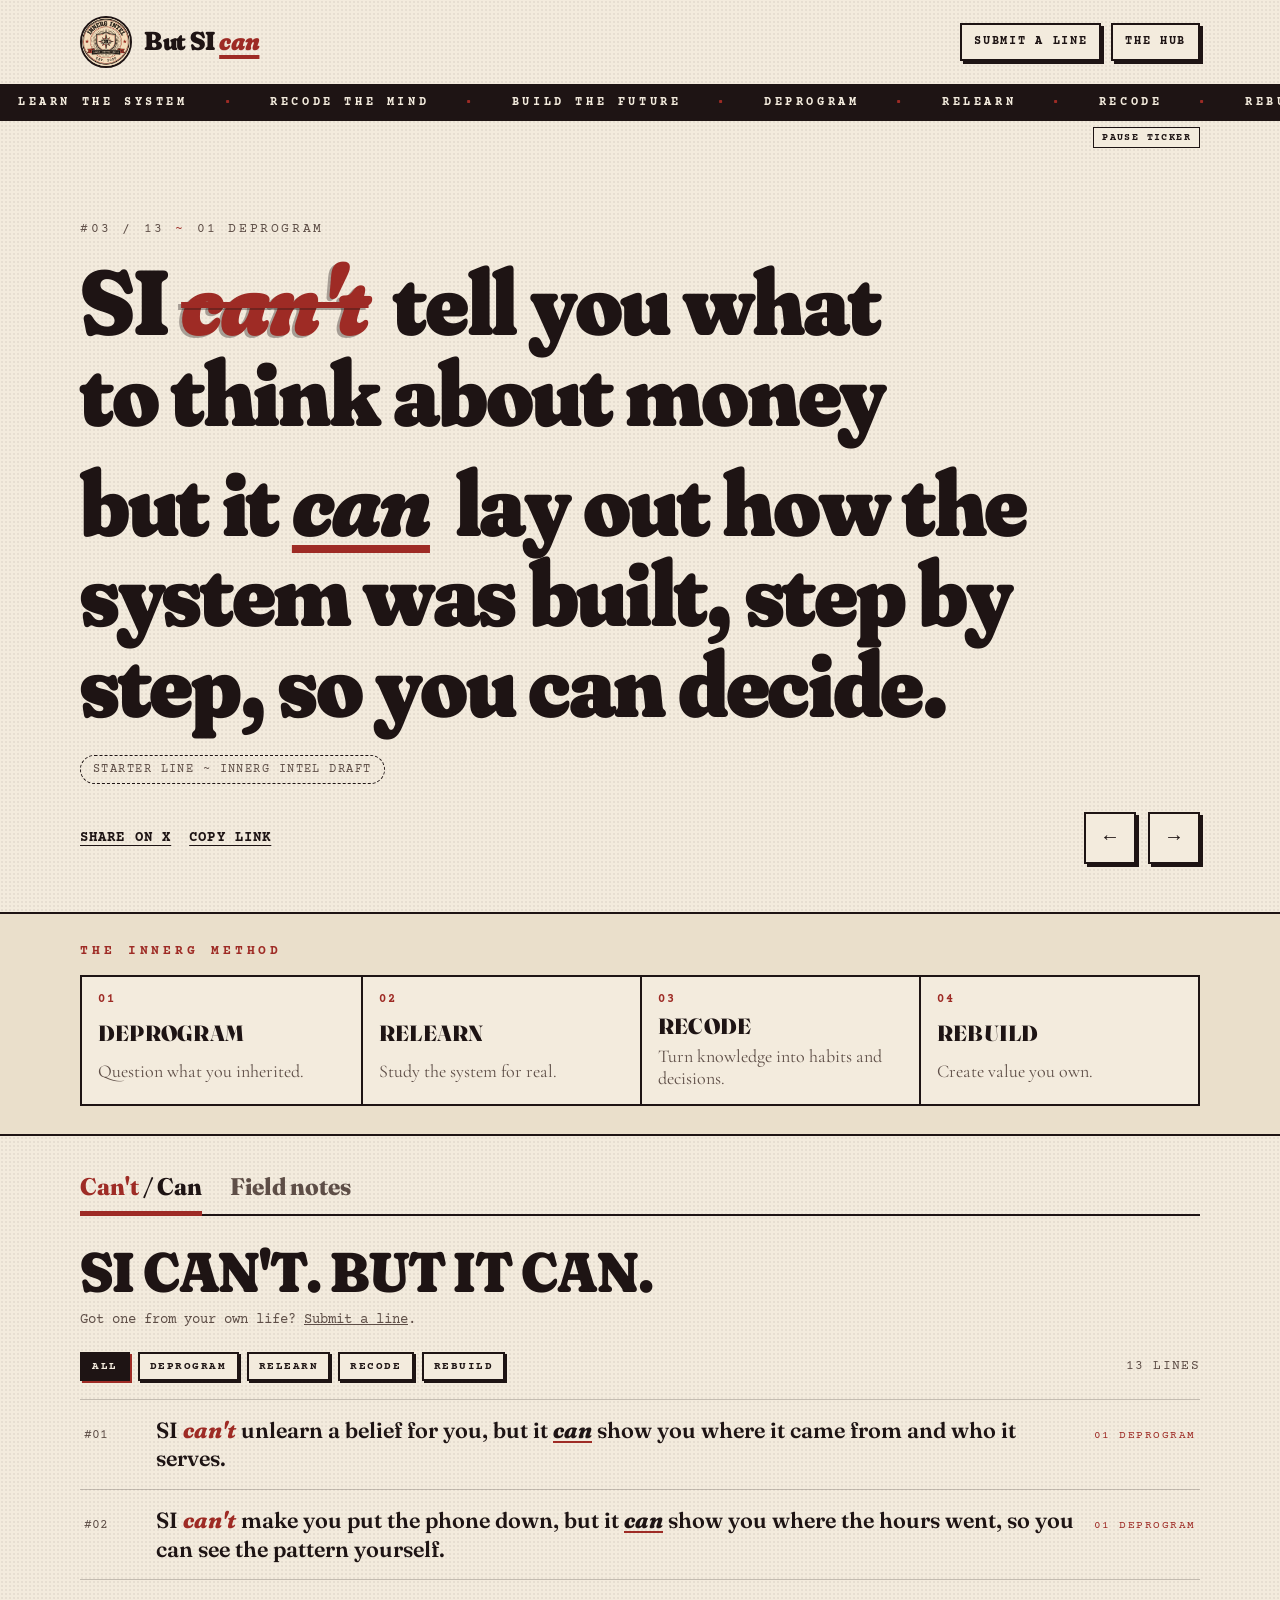
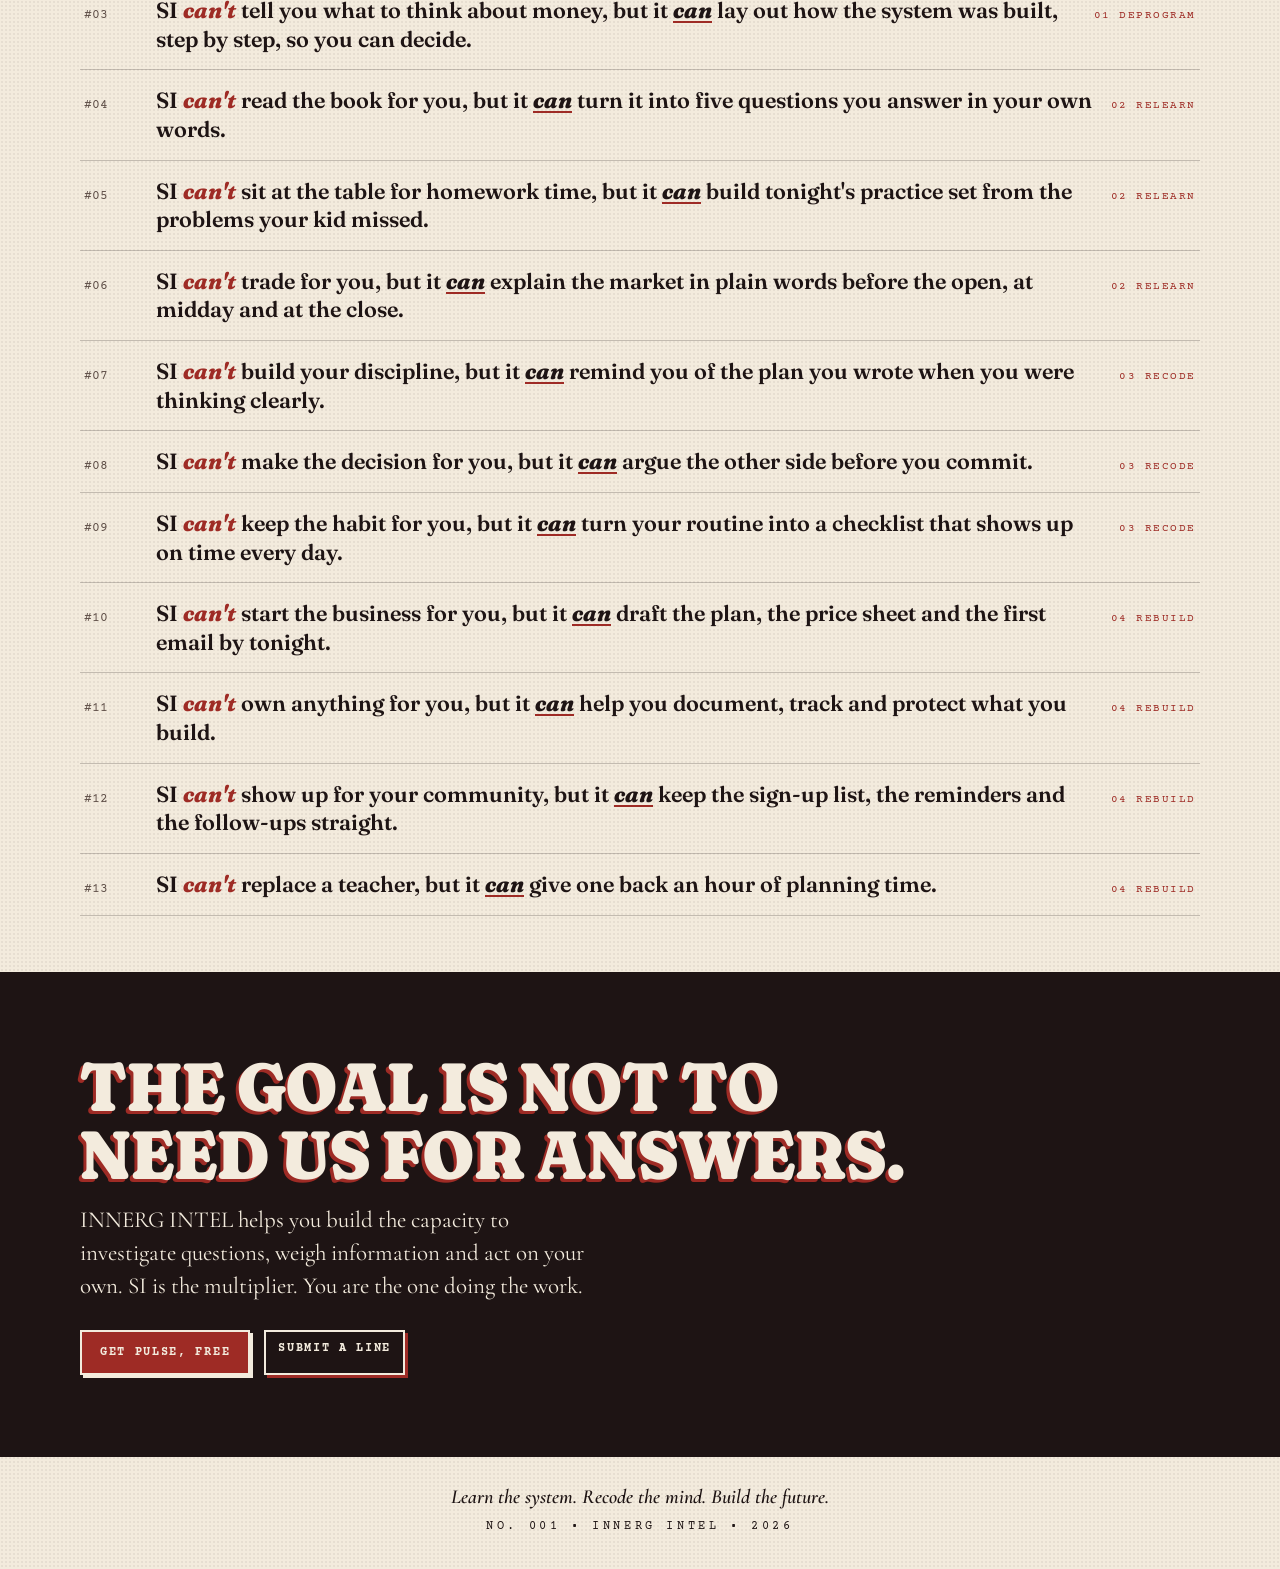
==== index.html @ 95962d31 "But SI Can: Style A use-case wall for INNERG INTEL (preview)" ====
<!DOCTYPE html>
<html lang="en">
<head>
  <meta charset="utf-8">
  <meta name="viewport" content="width=device-width, initial-scale=1">
  <title>But SI Can ~ INNERG INTEL</title>
  <meta name="description" content="SI can't do it for you, but it can help you do it. A wall of real-world lines from INNERG INTEL: Deprogram, Relearn, Recode, Rebuild.">
  <meta name="robots" content="noindex">
  <meta name="theme-color" content="#F3EBDD">
  <meta property="og:title" content="But SI Can ~ INNERG INTEL">
  <meta property="og:description" content="SI can't do it for you, but it can help you do it.">
  <meta property="og:type" content="website">
  <link rel="icon" href="assets/seal-80.png" type="image/png">
  <link rel="preconnect" href="https://fonts.googleapis.com">
  <link rel="preconnect" href="https://fonts.gstatic.com" crossorigin>
  <link href="https://fonts.googleapis.com/css2?family=Fraunces:opsz,wght,SOFT@9..144,400..900,0..100&family=Cormorant+Garamond:ital,wght@0,500;0,600;0,700;1,600&family=Courier+Prime:wght@400;700&display=swap" rel="stylesheet">
  <link rel="stylesheet" href="styles.css">
</head>
<body>
  <a class="skip" href="#main">Skip to content</a>
  <header class="site-header">
    <div class="wrap header-inner">
      <a class="brand" href="./" aria-label="But SI Can, home">
        <img class="seal" src="assets/seal.jpg" alt="" width="52" height="52">
        <span class="wordmark">But SI <span class="mark-can">can</span></span>
      </a>
      <nav class="header-links" aria-label="INNERG INTEL">
        <a class="box-link" href="submit.html">Submit a line</a>
        <a class="box-link" href="https://nasirr.innergintel.study/" rel="noopener">The hub</a>
      </nav>
    </div>
    <div class="ticker" aria-hidden="true">
      <div class="ticker-track" id="ticker-track">
        <span>Learn the system</span><span>Recode the mind</span><span>Build the future</span><span>Deprogram</span><span>Relearn</span><span>Recode</span><span>Rebuild</span>
        <span>Learn the system</span><span>Recode the mind</span><span>Build the future</span><span>Deprogram</span><span>Relearn</span><span>Recode</span><span>Rebuild</span>
      </div>
    </div>
    <div class="wrap ticker-ctl"><button type="button" class="mini-btn" id="ticker-toggle">Pause ticker</button></div>
  </header>

  <main id="main">
    <section class="hero" aria-label="Featured line">
      <div class="wrap">
        <p class="kicker"><span id="hero-index">#00 / 00</span> <span class="dot">~</span> <span id="hero-stage">The method</span></p>
        <div class="hero-panel" id="hero-panel" aria-live="polite">
          <h1 class="formula">
            <span class="phrase">SI <span class="verb verb-cant">can't</span> <em id="hero-cant">do the work for you,</em></span>
            <span class="phrase">but it <span class="verb verb-can">can</span> <em id="hero-can">help you do it.</em></span>
          </h1>
          <p class="hero-source" id="hero-source"></p>
        </div>
        <div class="hero-bar">
          <div class="hero-actions">
            <a class="text-link" id="hero-share" href="#" target="_blank" rel="noopener noreferrer">Share on X</a>
            <button type="button" class="text-link as-btn" id="hero-copy">Copy link</button>
            <span class="copy-note" id="copy-note" role="status"></span>
          </div>
          <div class="hero-nav">
            <button class="nav-arrow" type="button" id="hero-prev" aria-label="Previous line">&larr;</button>
            <button class="nav-arrow" type="button" id="hero-next" aria-label="Next line">&rarr;</button>
          </div>
        </div>
      </div>
    </section>

    <section class="method" aria-labelledby="method-heading">
      <div class="wrap">
        <h2 id="method-heading" class="eyebrow">The INNERG method</h2>
        <ol class="method-list" id="method-list"></ol>
      </div>
    </section>

    <div class="board wrap" data-tabs>
      <div class="tablist" role="tablist" aria-label="Field notes and Can't / Can">
        <button type="button" class="tab" role="tab" id="tab-lines" aria-controls="panel-lines" aria-selected="true"><span class="t-cant">Can't</span> / <span class="t-can">Can</span></button>
        <button type="button" class="tab" role="tab" id="tab-notes" aria-controls="panel-notes" aria-selected="false" tabindex="-1">Field notes</button>
      </div>

      <section class="panel" id="panel-lines" role="tabpanel" aria-labelledby="tab-lines">
        <div class="panel-head">
          <h2 class="panel-title">SI can't. But it can.</h2>
          <p class="invite">Got one from your own life? <a href="submit.html">Submit a line</a>.</p>
        </div>
        <div class="toolbar">
          <div class="chips" role="group" aria-label="Filter by method stage" id="stage-chips"></div>
          <p class="count" id="line-count">0 lines</p>
        </div>
        <ul class="line-list" id="line-list"></ul>
        <noscript><p class="empty">JavaScript is off, so the wall is not loaded.</p></noscript>
      </section>

      <section class="panel" id="panel-notes" role="tabpanel" aria-labelledby="tab-notes" hidden>
        <div class="panel-head">
          <h2 class="panel-title">From the INNERG ecosystem</h2>
          <p class="invite">Using SI for something real? Tag <a href="https://x.com/InnerGIntel" rel="noopener">@InnerGIntel</a> on X to be considered.</p>
        </div>
        <ul class="notes">
          <li class="note">
            <p class="note-tag">Relearn ~ Financial intelligence</p>
            <h3 class="note-title">INNERG Pulse</h3>
            <p>Free market news by email on weekdays. Three short notes each weekday: premarket, midday and close. Plain words.</p>
            <a class="box-link" href="https://pulse.innergintel.study" rel="noopener">Read Pulse</a>
          </li>
          <li class="note">
            <p class="note-tag">Relearn ~ Financial intelligence</p>
            <h3 class="note-title">The watchlist</h3>
            <p>A public watchlist with closing bell prices, charts and filters, kept on the hub.</p>
            <a class="box-link" href="https://nasirr.innergintel.study/watchlist/" rel="noopener">Open the watchlist</a>
          </li>
          <li class="note">
            <p class="note-tag">Deprogram ~ Human intelligence</p>
            <h3 class="note-title">InnerG Reads</h3>
            <p>Personal essays by Nasirr G. Mayo on people, technology, relationships, responsibility and the futures we say we want.</p>
            <a class="box-link" href="https://www.innergreads.study/reads/" rel="noopener">Choose a read</a>
          </li>
          <li class="note">
            <p class="note-tag">Recode ~ Technological intelligence</p>
            <h3 class="note-title">Frequency Connectors</h3>
            <p>Free guides you can hand to your own agent. No. 001 is The INNERG Method. No. 002 is the Grok Bot Guides.</p>
            <a class="box-link" href="https://nasirr.innergintel.study/frequency-connectors/no-001-innerg-method/" rel="noopener">No. 001</a>
            <a class="box-link" href="https://nasirr.innergintel.study/frequency-connectors/no-002-grok-bot-guides/" rel="noopener">No. 002</a>
          </li>
          <li class="note note-placeholder">
            <p class="note-tag">Placeholder for Mr G</p>
            <h3 class="note-title">Community stories go here</h3>
            <p>Real stories from people using SI, shared with their permission. None are shown until they are sourced and approved.</p>
          </li>
        </ul>
      </section>
    </div>

    <section class="closer" aria-labelledby="closer-heading">
      <div class="wrap">
        <h2 id="closer-heading" class="closer-title">The goal is not to need us for answers.</h2>
        <p class="closer-copy">INNERG INTEL helps you build the capacity to investigate questions, weigh information and act on your own. SI is the multiplier. You are the one doing the work.</p>
        <div class="closer-actions">
          <a class="solid-btn" href="https://pulse.innergintel.study" rel="noopener">Get Pulse, free</a>
          <a class="box-link" href="submit.html">Submit a line</a>
        </div>
      </div>
    </section>
  </main>

  <footer class="site-footer">
    <div class="wrap">
      <p class="tagline">Learn the system. Recode the mind. Build the future.</p>
      <p class="no">No. 001 &bull; INNERG INTEL &bull; 2026</p>
    </div>
  </footer>
  <script type="module" src="app.js"></script>
</body>
</html>
---- styles.css ----
/* Style A v3 ~ INNERG INTEL */
:root {
  --cream: #F3EBDD;
  --cream-2: #EADFCB;
  --ink: #1E1414;
  --brick: #9E2B25;
  --muted: #5E4E47;
  --rule: rgba(30, 20, 20, .22);
  --serif: "Fraunces", Georgia, serif;
  --body: "Cormorant Garamond", Georgia, serif;
  --mono: "Courier Prime", ui-monospace, monospace;
  --wrap: 1120px;
  color-scheme: light;
}
* { box-sizing: border-box; }
html { -webkit-text-size-adjust: 100%; }
body {
  margin: 0; background: var(--cream); color: var(--ink);
  font-family: var(--body); font-size: 21px; line-height: 1.45;
  background-image: radial-gradient(rgba(30,20,20,.06) 1px, transparent 1px);
  background-size: 4px 4px;
}
a { color: inherit; }
.wrap { width: min(var(--wrap), 100% - 40px); margin-inline: auto; }
.skip { position: absolute; left: -9999px; }
.skip:focus { left: 12px; top: 12px; background: var(--ink); color: var(--cream); padding: 8px 12px; z-index: 10; }
:focus-visible { outline: 3px solid var(--brick); outline-offset: 3px; }

/* Header */
.header-inner { display: flex; align-items: center; justify-content: space-between; gap: 16px; padding-block: 16px; }
.brand { display: flex; align-items: center; gap: 12px; text-decoration: none; }
.seal { border-radius: 50%; border: 2px solid var(--ink); display: block; }
.wordmark { font-family: var(--serif); font-variation-settings: "opsz" 144, "wght" 900, "SOFT" 100; font-size: 26px; letter-spacing: -.01em; }
.mark-can { color: var(--brick); font-style: italic; text-decoration: underline; text-decoration-thickness: 4px; text-underline-offset: 5px; }
.header-links { display: flex; gap: 10px; flex-wrap: wrap; justify-content: flex-end; }

.box-link, .solid-btn, .mini-btn, .chip, .nav-arrow {
  font-family: var(--mono); font-weight: 700; text-transform: uppercase; letter-spacing: .14em; font-size: 12px;
  border: 2px solid var(--ink); background: var(--cream); color: var(--ink); text-decoration: none;
  padding: 8px 12px; box-shadow: 3px 3px 0 var(--ink); cursor: pointer; display: inline-block;
  transition: translate .12s ease, box-shadow .12s ease, background-color .12s ease, color .12s ease;
}
.box-link:hover, .solid-btn:hover, .chip:hover, .nav-arrow:hover { translate: 1px 1px; box-shadow: 2px 2px 0 var(--ink); }
.solid-btn { background: var(--ink); color: var(--cream); box-shadow: 3px 3px 0 var(--brick); padding: 12px 18px; }
.mini-btn { font-size: 10px; padding: 4px 8px; box-shadow: none; border-width: 1px; }

.ticker { background: var(--ink); color: var(--cream); overflow: hidden; border-block: 2px solid var(--ink); }
.ticker-track { display: flex; width: max-content; font-family: var(--mono); font-weight: 700; text-transform: uppercase; letter-spacing: .3em; font-size: 12px; padding-block: 8px; }
.ticker-track span { padding-inline: 18px; }
.ticker-track span::after { content: "\2022"; padding-left: 36px; color: var(--brick); }
@media (prefers-reduced-motion: no-preference) {
  .ticker-track { animation: ticker 38s linear infinite; }
}
.ticker-track.is-paused { animation-play-state: paused; }
@keyframes ticker { to { translate: -50% 0; } }
.ticker-ctl { display: flex; justify-content: flex-end; padding-top: 6px; }

/* Hero */
.hero { padding-block: clamp(28px, 6vw, 72px) clamp(24px, 4vw, 48px); border-bottom: 2px solid var(--ink); }
.kicker { font-family: var(--mono); font-size: 13px; letter-spacing: .2em; text-transform: uppercase; color: var(--muted); margin: 0 0 18px; }
.kicker .dot { color: var(--brick); }
.hero-panel { transition: opacity .18s ease; min-height: 2em; }
.hero-panel.is-fading { opacity: 0; }
.formula { margin: 0; font-family: var(--serif); font-variation-settings: "opsz" 144, "wght" 900, "SOFT" 100;
  font-size: clamp(40px, 7.2vw, 96px); line-height: .98; letter-spacing: -.025em; text-wrap: balance; }
.formula .phrase { display: block; }
.formula .phrase + .phrase { margin-top: .22em; }
.formula em { font-style: normal; }
.verb { font-style: italic; }
.verb-cant { color: var(--brick); text-decoration: line-through; text-decoration-thickness: .07em; text-shadow: -3px 2px 0 rgba(30,20,20,.35); }
.verb-can { color: var(--ink); text-decoration: underline; text-decoration-color: var(--brick); text-decoration-thickness: .09em; text-underline-offset: .1em; }
.hero-source { margin: 22px 0 0; }
.pill { display: inline-block; font-family: var(--mono); font-size: 12px; letter-spacing: .12em; text-transform: uppercase;
  border: 1.5px solid var(--ink); border-radius: 999px; padding: 5px 12px; text-decoration: none; }
a.pill:hover { background: var(--ink); color: var(--cream); }
.pill-muted { color: var(--muted); border-style: dashed; }
.hero-bar { margin-top: 28px; display: flex; justify-content: space-between; align-items: center; gap: 16px; flex-wrap: wrap; }
.hero-actions { display: flex; gap: 18px; align-items: center; flex-wrap: wrap; }
.text-link { font-family: var(--mono); font-weight: 700; font-size: 14px; letter-spacing: .08em; text-transform: uppercase; text-underline-offset: 4px; }
.as-btn { background: none; border: 0; padding: 0; color: var(--ink); cursor: pointer; text-decoration: underline; }
.copy-note { font-family: var(--mono); font-size: 12px; color: var(--brick); }
.hero-nav { display: flex; gap: 12px; }
.nav-arrow { font-size: 20px; width: 52px; height: 52px; padding: 0; letter-spacing: 0; display: grid; place-items: center; }

/* Method strip */
.method { padding-block: 28px; border-bottom: 2px solid var(--ink); background: var(--cream-2); }
.eyebrow { font-family: var(--mono); font-size: 13px; letter-spacing: .3em; text-transform: uppercase; color: var(--brick); margin: 0 0 14px; font-weight: 700; }
.method-list { list-style: none; margin: 0; padding: 0; display: grid; grid-template-columns: repeat(4, 1fr); gap: 0; border: 2px solid var(--ink); background: var(--cream); }
.method-list li { padding: 14px 16px; display: grid; gap: 2px; }
.method-list li + li { border-left: 2px solid var(--ink); }
.m-n { font-family: var(--mono); font-size: 12px; color: var(--brick); font-weight: 700; letter-spacing: .2em; }
.m-name { font-family: var(--serif); font-variation-settings: "opsz" 144, "wght" 900; text-transform: uppercase; font-size: 22px; letter-spacing: .01em; }
.m-note { font-size: 18px; color: var(--muted); line-height: 1.25; }

/* Board */
.board { padding-block: 36px 56px; }
.tablist { display: flex; gap: 28px; border-bottom: 2px solid var(--ink); }
.tab { font-family: var(--serif); font-variation-settings: "opsz" 72, "wght" 800; font-size: 24px; background: none; border: 0; padding: 0 0 10px; cursor: pointer; color: var(--muted); border-bottom: 5px solid transparent; margin-bottom: -2px; }
.tab[aria-selected="true"] { color: var(--ink); border-bottom-color: var(--brick); }
.t-cant { color: var(--brick); }
.panel-head { margin-top: 28px; }
.panel-title { font-family: var(--serif); font-variation-settings: "opsz" 144, "wght" 900, "SOFT" 100; text-transform: uppercase; font-size: clamp(32px, 5vw, 56px); line-height: 1; margin: 0 0 10px; letter-spacing: -.02em; }
.invite { font-family: var(--mono); font-size: 14px; color: var(--muted); margin: 0; }
.toolbar { display: flex; justify-content: space-between; align-items: center; gap: 12px; flex-wrap: wrap; margin-top: 22px; }
.chips { display: flex; gap: 8px; flex-wrap: wrap; }
.chip { box-shadow: 2px 2px 0 var(--ink); padding: 6px 10px; font-size: 11px; }
.chip[aria-pressed="true"] { background: var(--ink); color: var(--cream); box-shadow: 2px 2px 0 var(--brick); }
.count { font-family: var(--mono); font-size: 13px; color: var(--muted); margin: 0; letter-spacing: .1em; text-transform: uppercase; }

.line-list { list-style: none; padding: 0; margin: 18px 0 0; border-top: 1.5px solid var(--rule); }
.line { border-bottom: 1.5px solid var(--rule); --stagger: .05s; }
@media (prefers-reduced-motion: no-preference) {
  .line { animation: rise .45s ease both; animation-delay: calc(var(--sibling-index, 1) * var(--stagger)); }
  @supports (animation-delay: calc(sibling-index() * 0.1s)) {
    .line { animation-delay: calc(sibling-index() * var(--stagger)); }
  }
}
@keyframes rise { from { opacity: 0; translate: 0 10px; } }
.line-link { display: grid; grid-template-columns: 56px 1fr auto; gap: 16px; align-items: baseline; padding: 16px 4px; text-decoration: none; transition: background-color .15s ease; }
.line-link:hover { background: var(--cream-2); }
.line-no { font-family: var(--mono); font-size: 13px; color: var(--muted); }
.line-text { font-family: var(--serif); font-variation-settings: "opsz" 36, "wght" 600; font-size: 22px; line-height: 1.3; }
.w-cant { color: var(--brick); font-style: italic; font-variation-settings: "wght" 800; }
.w-can { font-style: italic; font-variation-settings: "wght" 800; text-decoration: underline; text-decoration-color: var(--brick); text-decoration-thickness: 2px; text-underline-offset: 3px; }
.line-stage { font-family: var(--mono); font-size: 11px; letter-spacing: .14em; text-transform: uppercase; color: var(--brick); white-space: nowrap; }

.notes { list-style: none; padding: 0; margin: 24px 0 0; display: grid; grid-template-columns: repeat(auto-fill, minmax(300px, 1fr)); gap: 22px; }
.note { border: 2px solid var(--ink); background: var(--cream); padding: 20px; box-shadow: 5px 5px 0 var(--ink); display: flex; flex-direction: column; gap: 10px; align-items: flex-start; }
.note p { margin: 0; }
.note .box-link { margin-top: auto; }
.note .box-link + .box-link { margin-top: 0; }
.note-tag { font-family: var(--mono); font-size: 11px; letter-spacing: .16em; text-transform: uppercase; color: var(--brick); font-weight: 700; }
.note-title { font-family: var(--serif); font-variation-settings: "opsz" 72, "wght" 900; text-transform: uppercase; font-size: 26px; margin: 0; line-height: 1.05; }
.note-placeholder { border-style: dashed; box-shadow: none; background: transparent; }

/* Closer */
.closer { background: var(--ink); color: var(--cream); padding-block: clamp(40px, 7vw, 80px); }
.closer-title { font-family: var(--serif); font-variation-settings: "opsz" 144, "wght" 900, "SOFT" 100; text-transform: uppercase; font-size: clamp(34px, 5.6vw, 68px); line-height: 1; margin: 0 0 16px; text-shadow: -3px 3px 0 var(--brick); text-wrap: balance; }
.closer-copy { max-width: 46ch; font-size: 23px; margin: 0 0 26px; }
.closer .solid-btn { background: var(--brick); border-color: var(--cream); box-shadow: 3px 3px 0 var(--cream); }
.closer .box-link { background: transparent; color: var(--cream); border-color: var(--cream); box-shadow: 3px 3px 0 var(--brick); }
.closer-actions { display: flex; gap: 14px; flex-wrap: wrap; }

/* Footer */
.site-footer { padding-block: 26px 34px; text-align: center; border-top: 2px solid var(--ink); }
.tagline { font-family: var(--body); font-style: italic; font-weight: 600; font-size: 20px; margin: 0 0 6px; }
.no { font-family: var(--mono); font-size: 12px; letter-spacing: .3em; text-transform: uppercase; margin: 0; }

/* Submit page */
.form-wrap { padding-block: 40px 64px; max-width: 760px; }
.form-card { border: 2px solid var(--ink); background: var(--cream); padding: clamp(20px, 4vw, 34px); box-shadow: 6px 6px 0 var(--ink); }
.field { display: grid; gap: 6px; margin-bottom: 18px; }
.field label { font-family: var(--mono); font-size: 12px; letter-spacing: .18em; text-transform: uppercase; font-weight: 700; }
.field input, .field select { font: inherit; font-size: 20px; padding: 10px 12px; border: 2px solid var(--ink); background: #FBF6EC; color: var(--ink); border-radius: 0; }
.field input:user-invalid { border-color: var(--brick); }
.hint { font-family: var(--mono); font-size: 12px; color: var(--muted); }
.preview { font-family: var(--serif); font-variation-settings: "wght" 700; font-size: 24px; line-height: 1.25; border-top: 2px solid var(--ink); padding-top: 16px; margin: 8px 0 20px; }
.placeholder-flag { font-family: var(--mono); font-size: 12px; border: 1.5px dashed var(--brick); color: var(--brick); padding: 10px 12px; margin: 0 0 20px; }

@media (max-width: 760px) {
  body { font-size: 19px; }
  .wordmark { font-size: 21px; }
  .seal { width: 40px; height: 40px; }
  .header-links .box-link { padding: 6px 8px; font-size: 10px; letter-spacing: .1em; }
  .method-list { grid-template-columns: 1fr 1fr; }
  .method-list li + li { border-left: 0; }
  .method-list li:nth-child(even) { border-left: 2px solid var(--ink); }
  .method-list li:nth-child(n+3) { border-top: 2px solid var(--ink); }
  .line-link { grid-template-columns: 1fr; gap: 4px; }
  .line-text { font-size: 20px; }
  .tab { font-size: 20px; }
}
.verb { padding-right: .12em; }
.wordmark { white-space: nowrap; }
@media (max-width: 420px) {
  .header-links { flex-direction: column; align-items: flex-end; gap: 8px; }
}
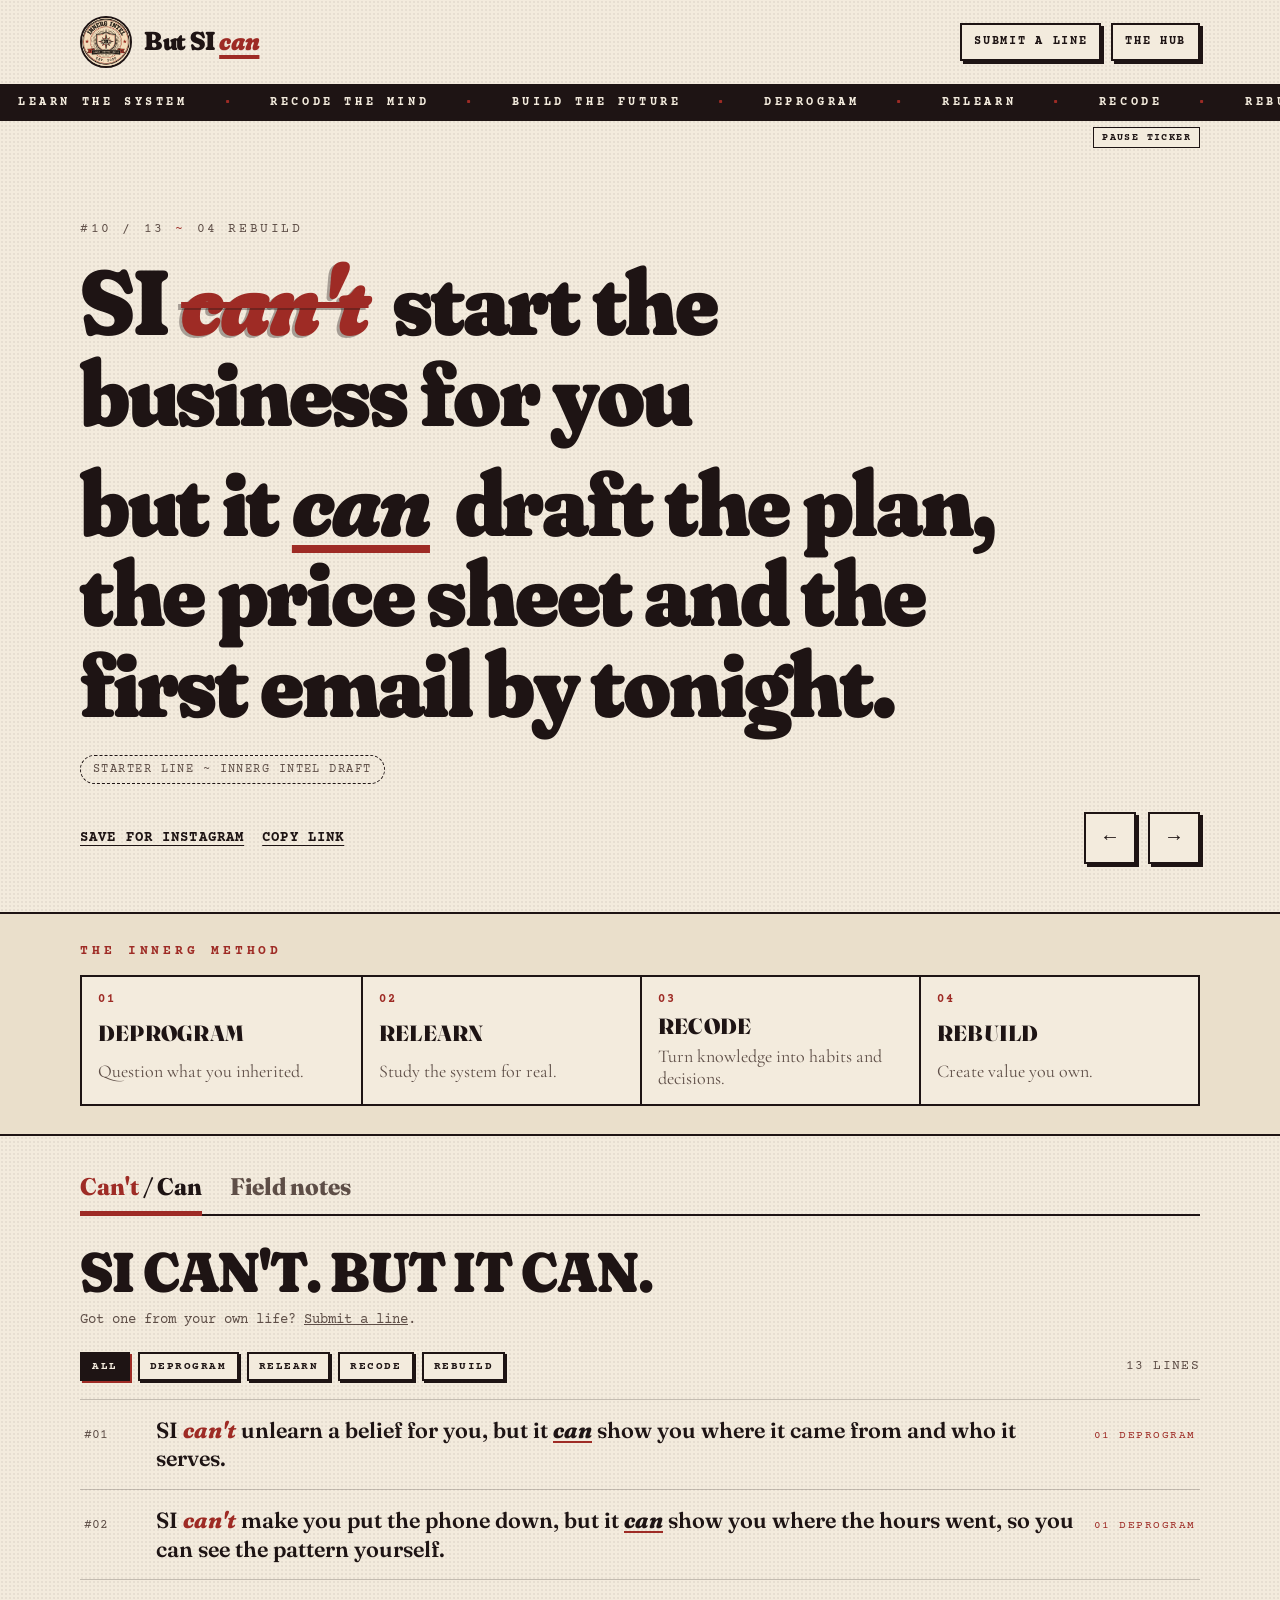
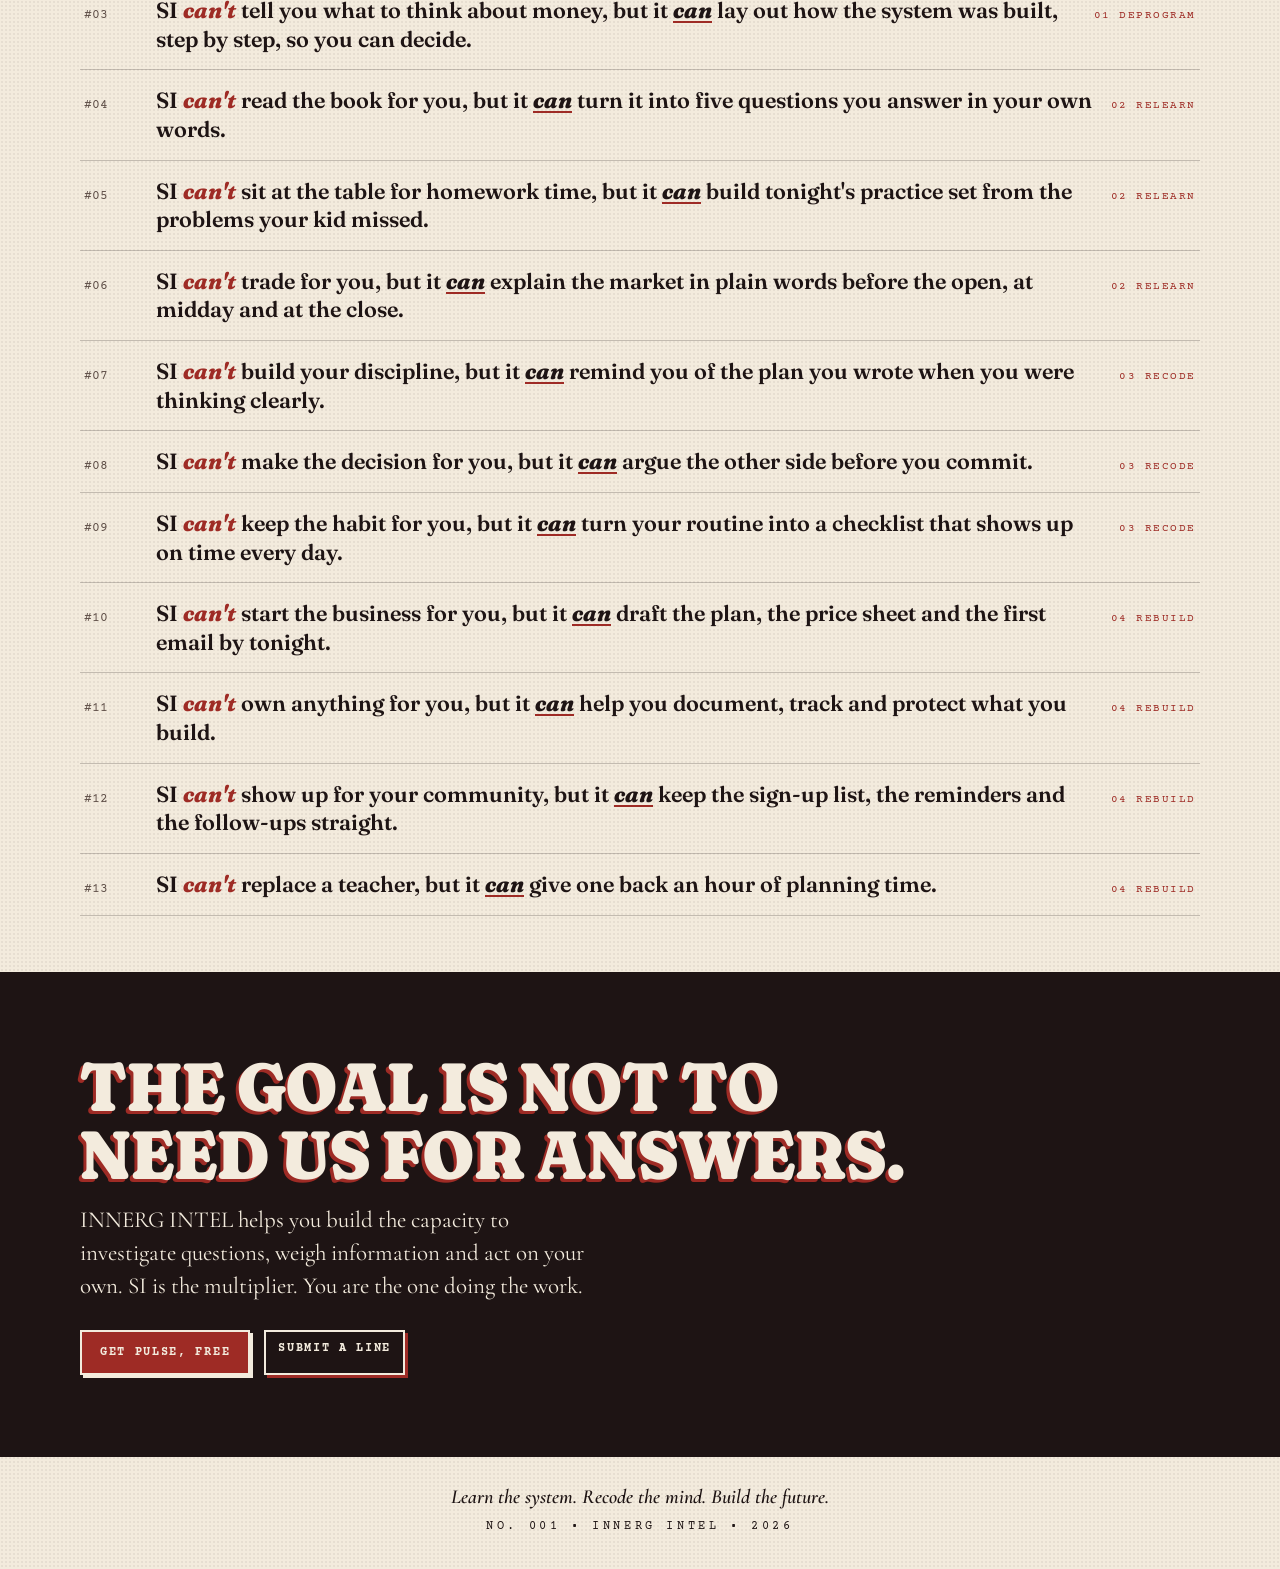
==== commit d1d0451e: "Replace X share with a Style A Instagram story image Save for Instagram draws the featured line to a" ====
--- a/index.html
+++ b/index.html
@@ -51,7 +51,8 @@
         </div>
         <div class="hero-bar">
           <div class="hero-actions">
-            <a class="text-link" id="hero-share" href="#" target="_blank" rel="noopener noreferrer">Share on X</a>
+            <button type="button" class="text-link as-btn" id="hero-save">Save for Instagram</button>
+            <button type="button" class="text-link as-btn" id="hero-share" hidden>Share</button>
             <button type="button" class="text-link as-btn" id="hero-copy">Copy link</button>
             <span class="copy-note" id="copy-note" role="status"></span>
           </div>
--- a/styles.css
+++ b/styles.css
@@ -78,6 +78,7 @@
 .hero-actions { display: flex; gap: 18px; align-items: center; flex-wrap: wrap; }
 .text-link { font-family: var(--mono); font-weight: 700; font-size: 14px; letter-spacing: .08em; text-transform: uppercase; text-underline-offset: 4px; }
 .as-btn { background: none; border: 0; padding: 0; color: var(--ink); cursor: pointer; text-decoration: underline; }
+.as-btn:disabled { opacity: .45; cursor: wait; }
 .copy-note { font-family: var(--mono); font-size: 12px; color: var(--brick); }
 .hero-nav { display: flex; gap: 12px; }
 .nav-arrow { font-size: 20px; width: 52px; height: 52px; padding: 0; letter-spacing: 0; display: grid; place-items: center; }
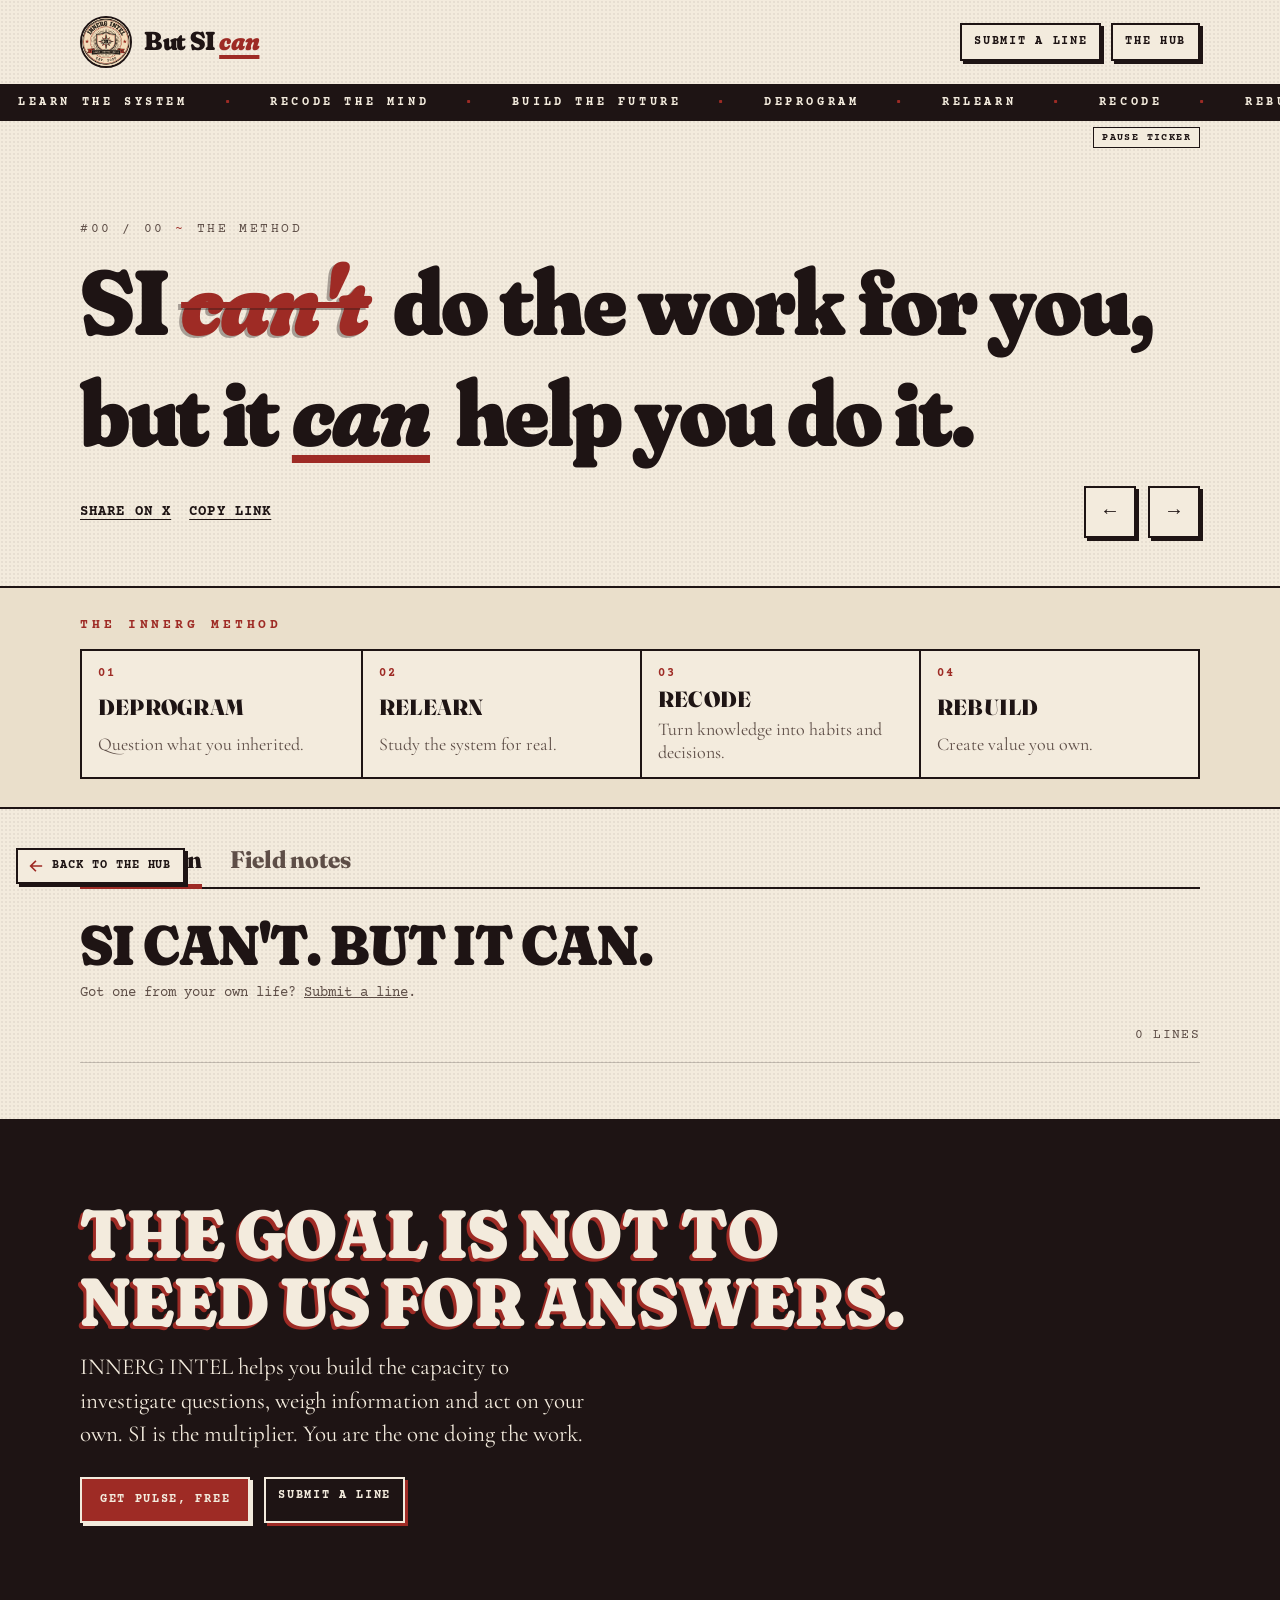
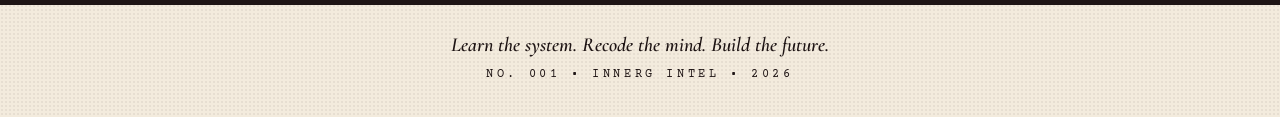
==== commit bad9d6ee: "Add Back to the hub link and scroll-to-top arrow (shared hub-nav)" ====
--- a/index.html
+++ b/index.html
@@ -51,8 +51,7 @@
         </div>
         <div class="hero-bar">
           <div class="hero-actions">
-            <button type="button" class="text-link as-btn" id="hero-save">Save for Instagram</button>
-            <button type="button" class="text-link as-btn" id="hero-share" hidden>Share</button>
+            <a class="text-link" id="hero-share" href="#" target="_blank" rel="noopener noreferrer">Share on X</a>
             <button type="button" class="text-link as-btn" id="hero-copy">Copy link</button>
             <span class="copy-note" id="copy-note" role="status"></span>
           </div>
@@ -149,5 +148,6 @@
     </div>
   </footer>
   <script type="module" src="app.js"></script>
+<script src="hub-nav.js" defer></script>
 </body>
 </html>
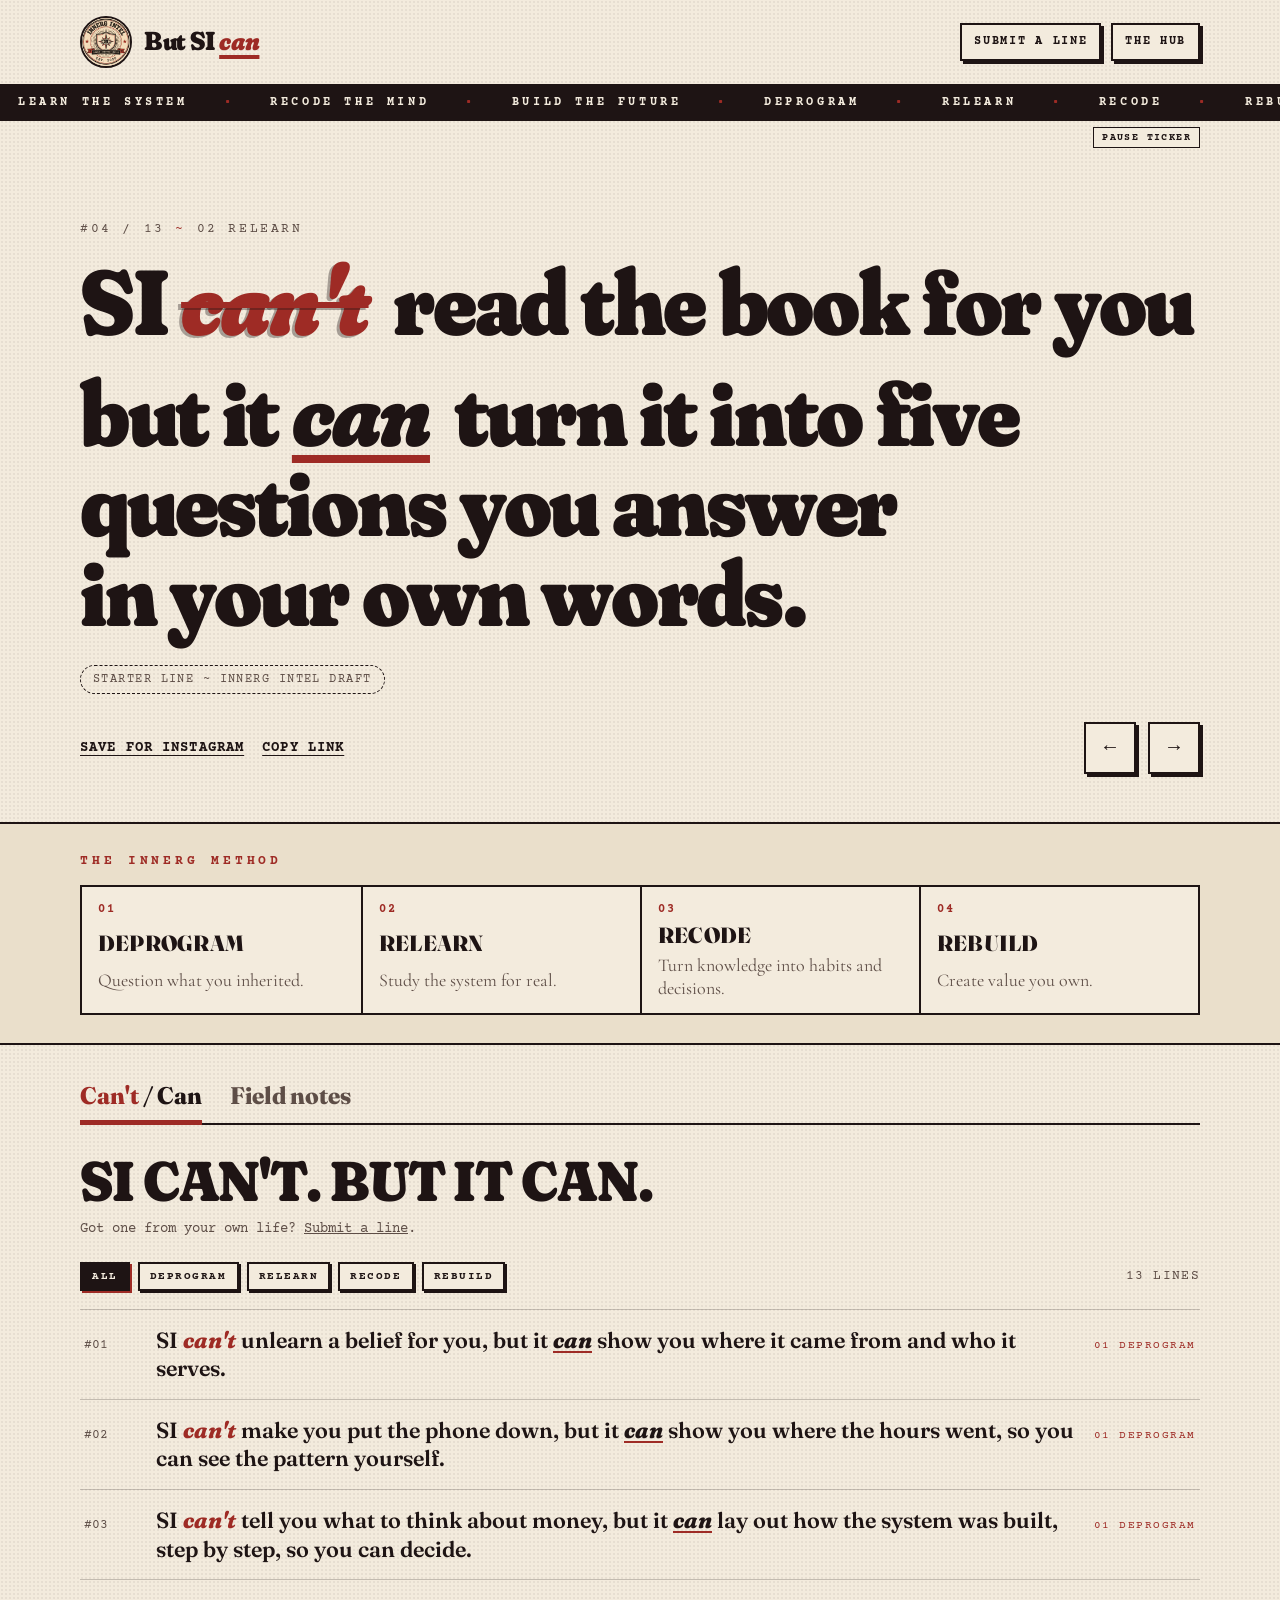
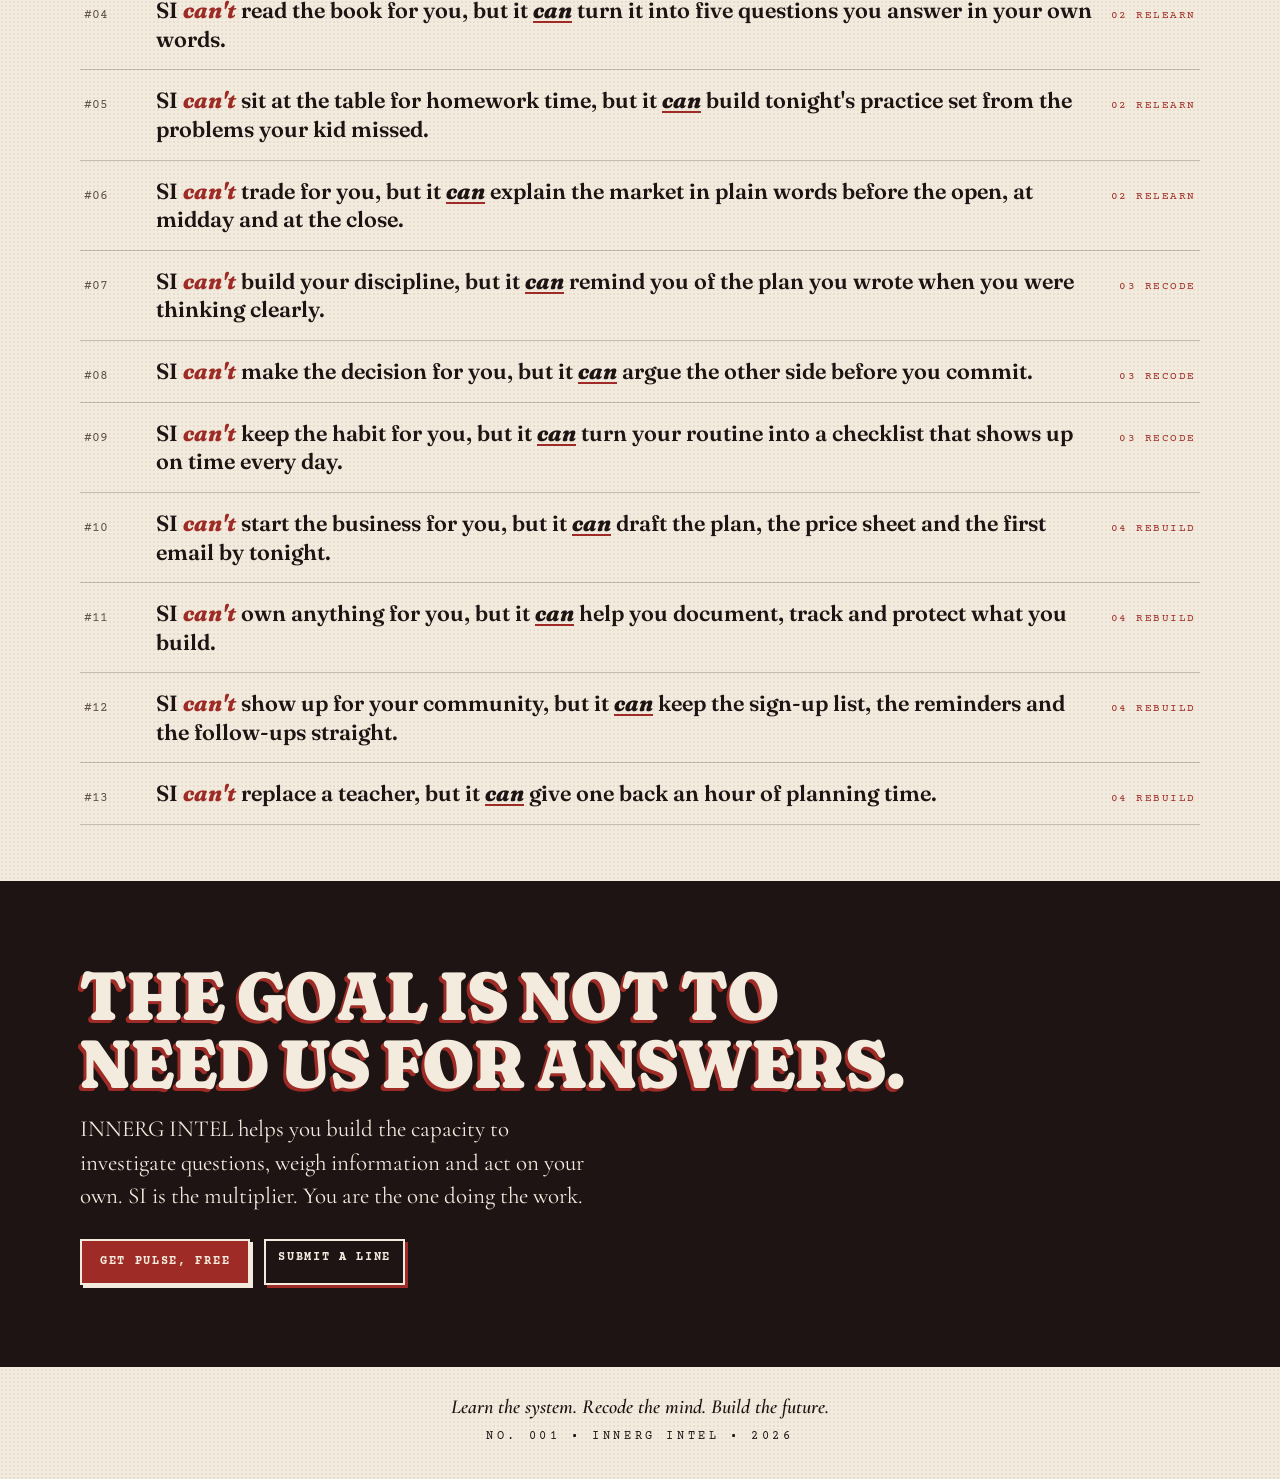
==== commit 35af1642: "Merge pull request #1 from innergclaw/story-share Replace X share with a Style A Instagram story ima" ====
--- a/index.html
+++ b/index.html
@@ -51,7 +51,8 @@
         </div>
         <div class="hero-bar">
           <div class="hero-actions">
-            <a class="text-link" id="hero-share" href="#" target="_blank" rel="noopener noreferrer">Share on X</a>
+            <button type="button" class="text-link as-btn" id="hero-save">Save for Instagram</button>
+            <button type="button" class="text-link as-btn" id="hero-share" hidden>Share</button>
             <button type="button" class="text-link as-btn" id="hero-copy">Copy link</button>
             <span class="copy-note" id="copy-note" role="status"></span>
           </div>
@@ -148,6 +149,5 @@
     </div>
   </footer>
   <script type="module" src="app.js"></script>
-<script src="hub-nav.js" defer></script>
 </body>
 </html>
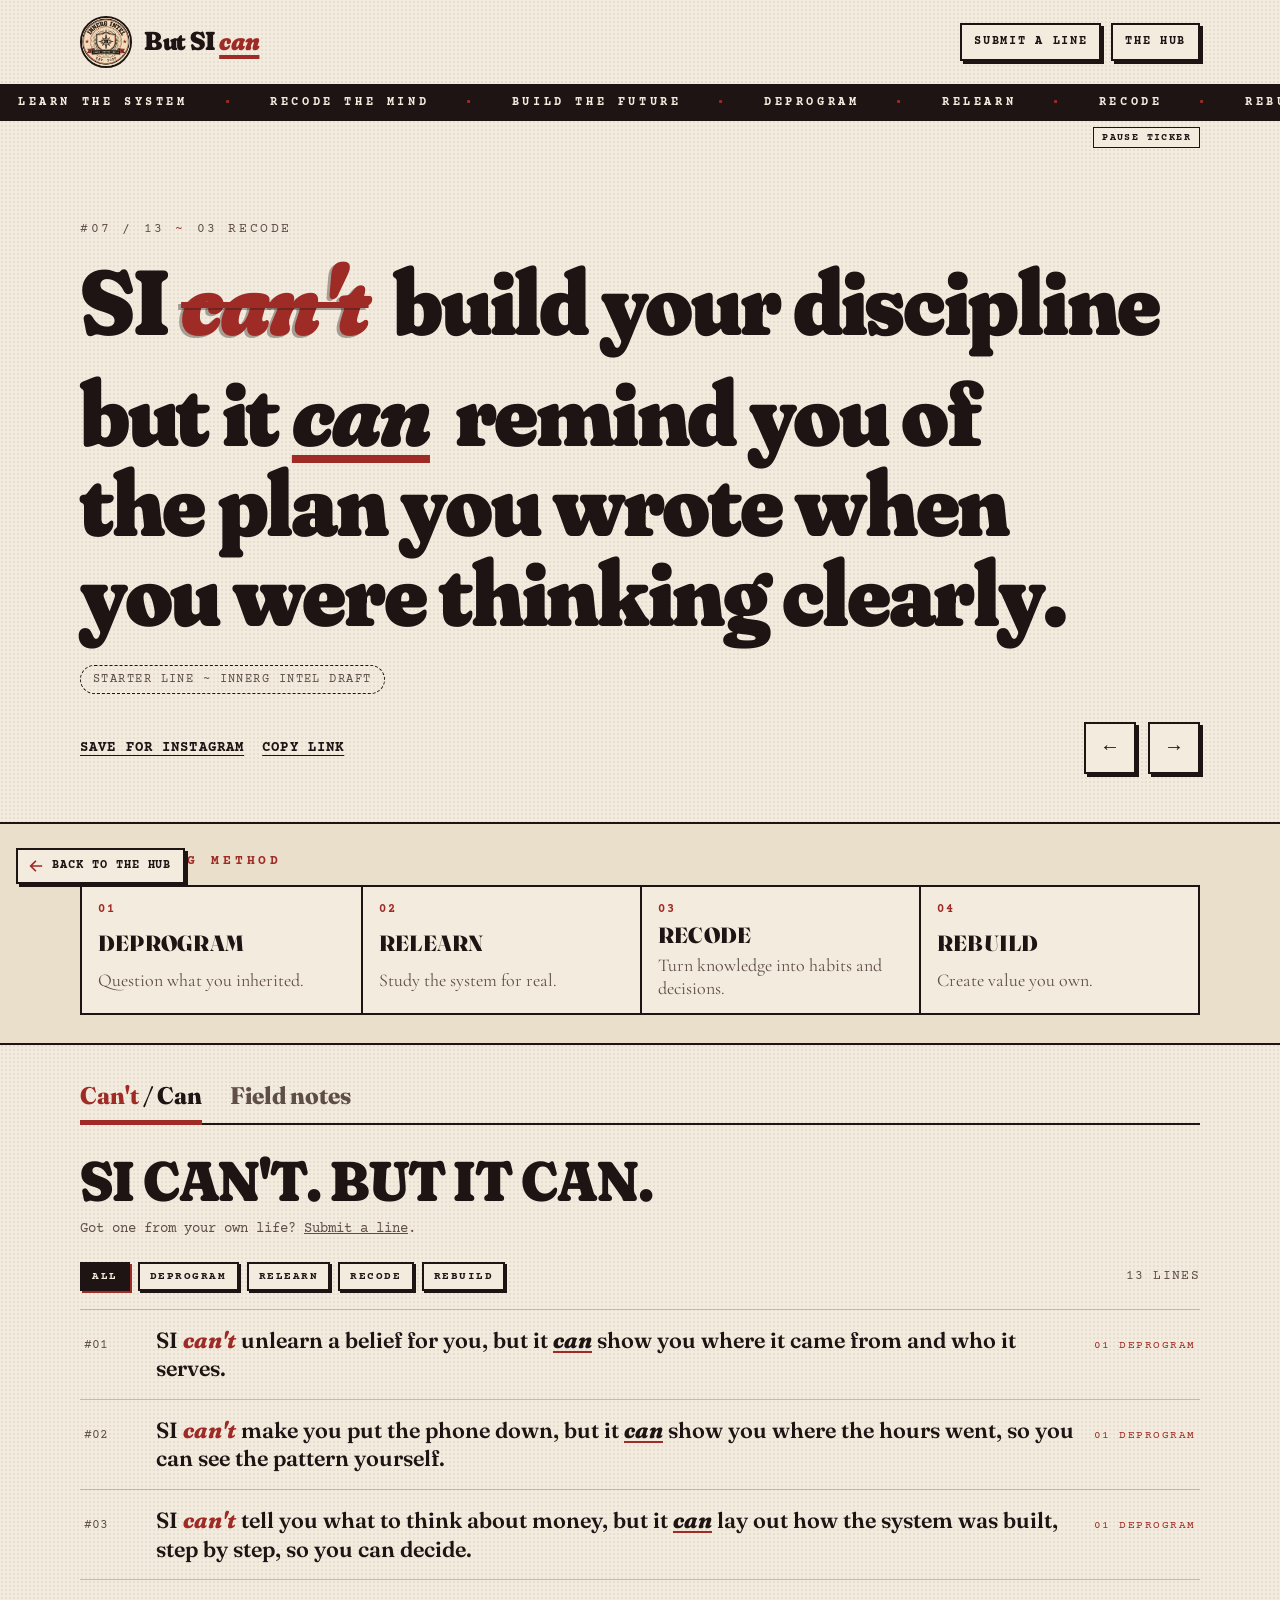
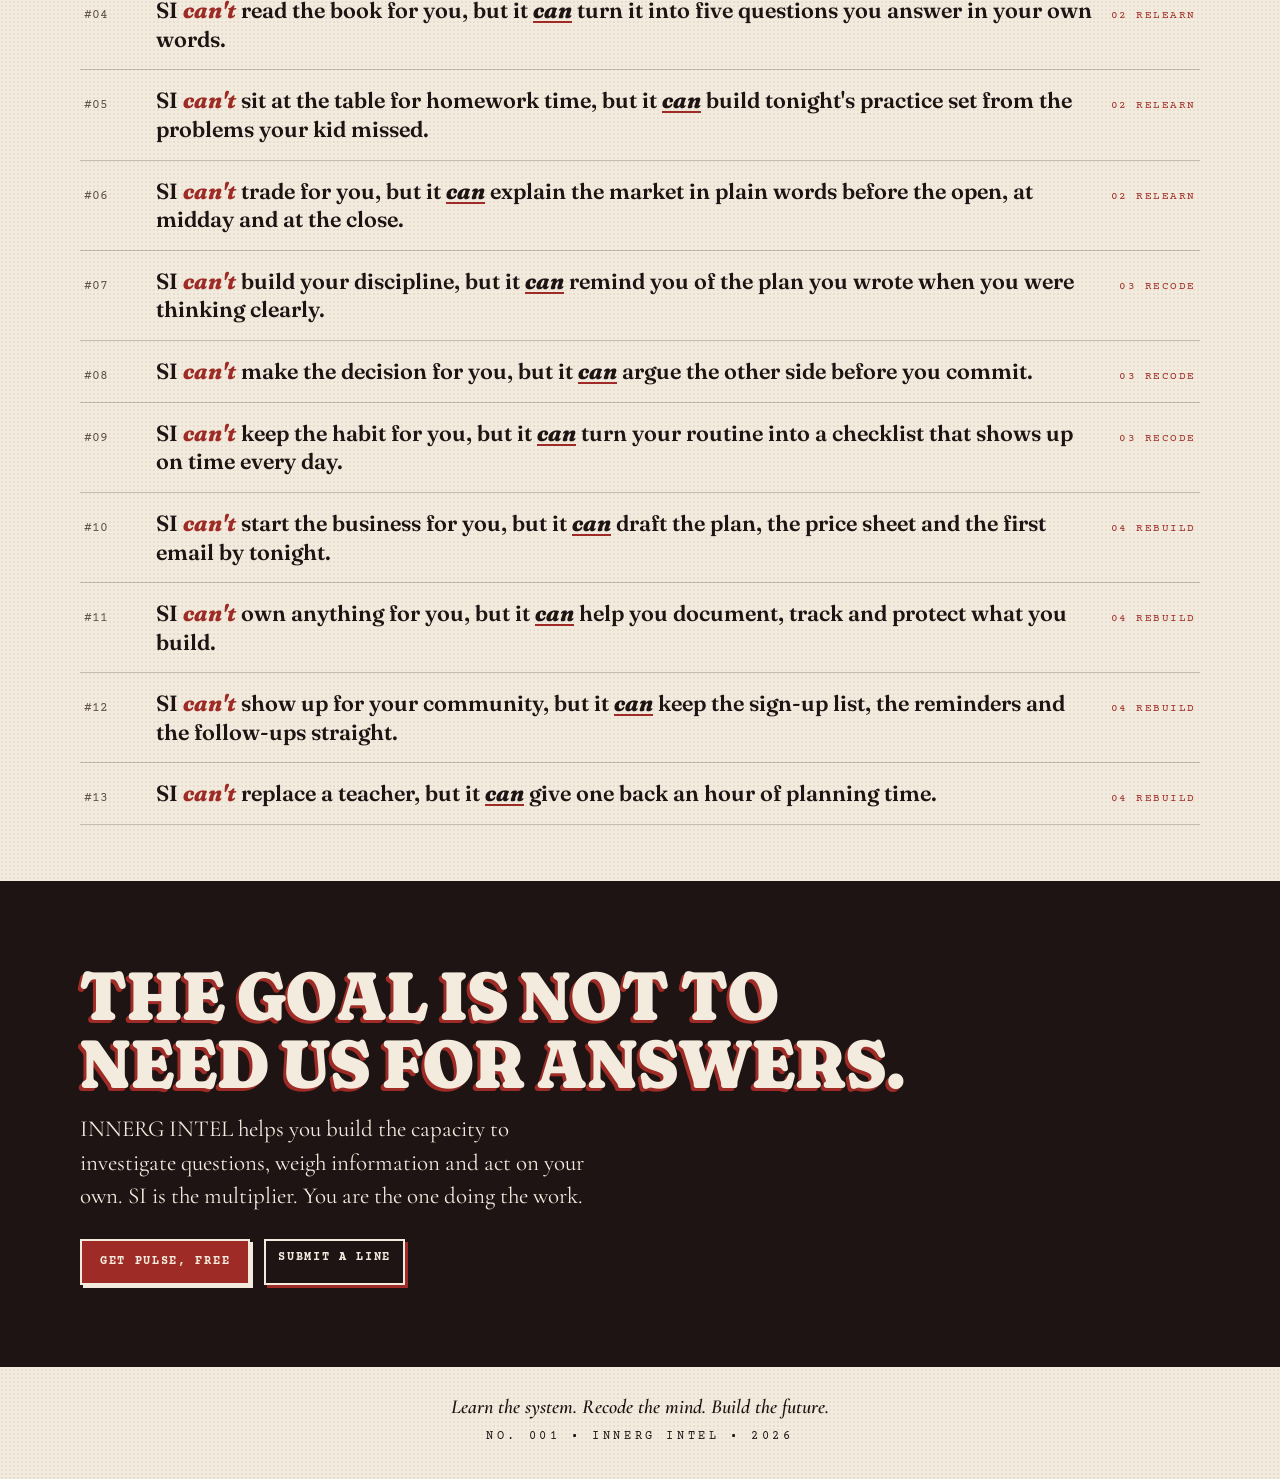
==== commit f29cfb73: "Add Back to the hub link and scroll-to-top arrow (shared hub-nav) (#2) Adds the shared INNERG INTEL " ====
--- a/index.html
+++ b/index.html
@@ -149,5 +149,6 @@
     </div>
   </footer>
   <script type="module" src="app.js"></script>
+<script src="hub-nav.js" defer></script>
 </body>
 </html>
